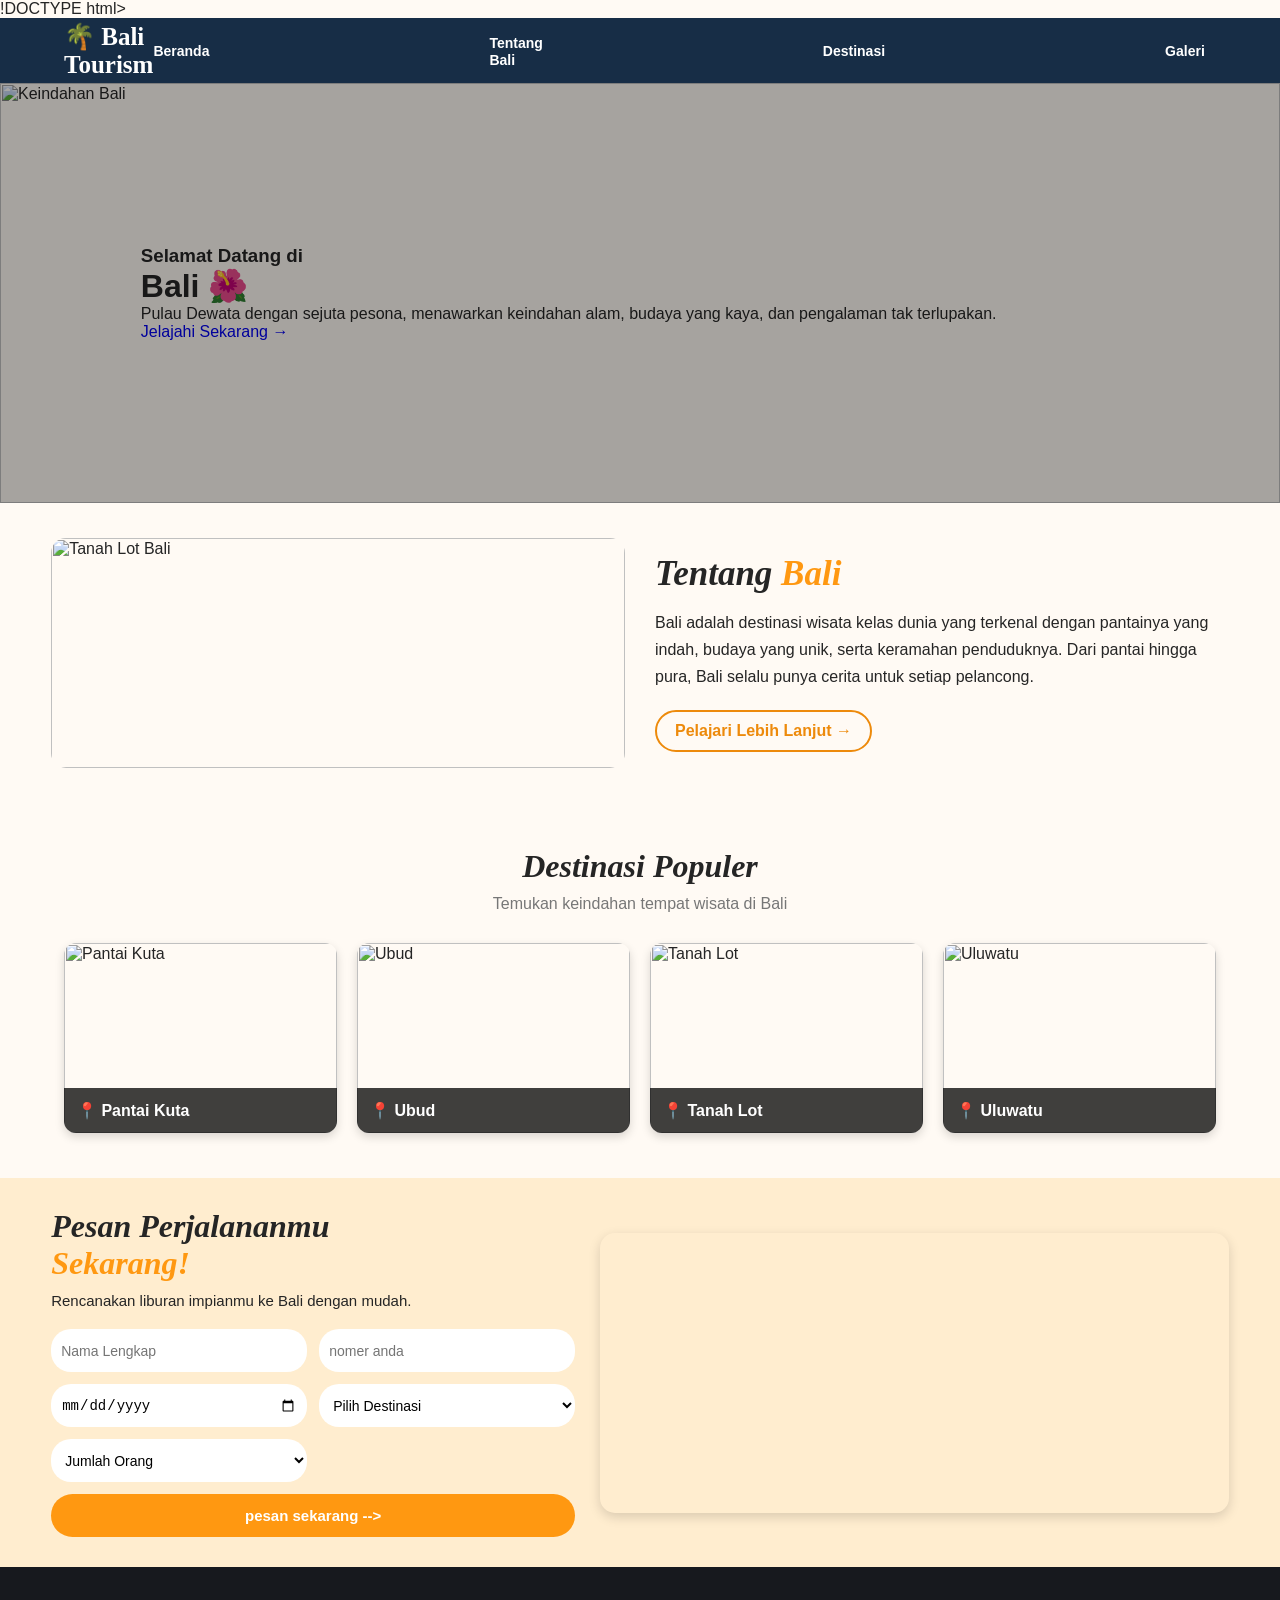
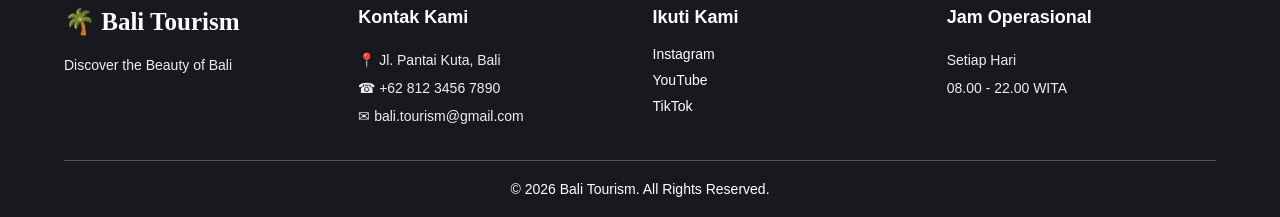
==== index.html @ 0deb921f "Rename bali.html to index.html" ====
!DOCTYPE html>
<html lang="id">
<head>
    <meta charset="UTF-8">
    <meta name="viewport" content="width=device-width, initial-scale=1.0">
    <title>Bali Tourism</title>
    <link rel="stylesheet" href="style.css">
</head>
<body>

<!-- NAVBAR -->
<nav>
    <div class="wrapper">
        <div class="logo">
            <a href="#home">🌴 Bali Tourism</a>
        </div>

        <div class="menu">
            <ul>
                <li><a href="#home">Beranda</a></li>
                <li><a href="#tentang">Tentang Bali</a></li>
                <li><a href="#destinasi">Destinasi</a></li>
                <li><a href="#reservasi">Galeri</a></li>
                <li><a href="#kontak">Kontak</a></li>
                <li><a href="#reservasi" class="order">Pesan Sekarang</a></li>
            </ul>
        </div>
    </div>
</nav>

<!-- BERANDA -->
<header id="home">
    <img src="bali1.jpg" alt="Keindahan Bali" class="gambar-utama">
  <div class="bali">
        <h3>Selamat Datang di</h3>
        <h1>Bali 🌺</h1>

        <p>
            Pulau Dewata dengan sejuta pesona,
            menawarkan keindahan alam, budaya yang kaya,
            dan pengalaman tak terlupakan.
        </p>

        <a href="bali1.jpg   " class="btn">
            Jelajahi Sekarang →
        </a>
    </>
</header>

<!-- TENTANG BALI -->
<section class="about-section" id="tentang">

    <div class="about-image">
        <img src="lot.jpg" alt="Tanah Lot Bali">
    </div>

    <div class="about-text">
        <h2>Tentang <span>Bali</span></h2>

        <p>
            Bali adalah destinasi wisata kelas dunia
            yang terkenal dengan pantainya yang indah,
            budaya yang unik, serta keramahan penduduknya.
            Dari pantai hingga pura, Bali selalu punya
            cerita untuk setiap pelancong.
        </p>

        <a href="#destinasi" class="btn-outline">
            Pelajari Lebih Lanjut →
        </a>
    </div>

</section>

<!-- DESTINASI WISATA -->
<section class="destination-section" id="destinasi">

    <div class="section-title">
        <h2>Destinasi Populer</h2>
        <p>Temukan keindahan tempat wisata di Bali</p>
    </div>

    <div class="destination-grid">

        <div class="destination-card">
            <img src="pantai.jpg" alt="Pantai Kuta">
            <div class="destination-name">
                📍 Pantai Kuta
            </div>
        </div>

        <div class="destination-card">
            <img src="ubud.jpg" alt="Ubud">
            <div class="destination-name">
                📍 Ubud
            </div>
        </div>

        <div class="destination-card">
            <img src="lot2.jpg" alt="Tanah Lot">
            <div class="destination-name">
                📍 Tanah Lot
            </div>
        </div>

        <div class="destination-card">
            <img src="uluw.jpg" alt="Uluwatu">
            <div class="destination-name">
                📍 Uluwatu
            </div>
        </div>

    </div>
</section>

<!-- RESERVASI DAN GOOGLE MAPS -->
<section class="booking-section" id="reservasi">

    <div class="booking-container">

        <!-- FORM PEMESANAN -->
        <div class="booking-form">

            <h2>
                Pesan Perjalananmu
                <span>Sekarang!</span>
            </h2>

            <p>
                Rencanakan liburan impianmu ke Bali
                dengan mudah.
            </p>

            <form>

                <input type="text"
                    placeholder="Nama Lengkap"
                    required>

                <input type="nomer hp"
                    placeholder="nomer anda"
                    required>

                <input type="date"
                    required>

                <select required>
                    <option value="">Pilih Destinasi</option>
                    <option>Pantai Kuta</option>
                    <option>Ubud</option>
                    <option>Tanah Lot</option>
                    <option>Uluwatu</option>
                </select>

                <select required>
                    <option value="">Jumlah Orang</option>
                    <option>1 Orang</option>
                    <option>2 Orang</option>
                    <option>3 Orang</option>
                    <option>4 Orang</option>
                    <option>5 Orang</option>
                </select>
              <button type="submit">
                pesan sekarang -->
              </button>

            </form>
        </div>

        <!-- GOOGLE MAPS LOKASI BALI -->
        <div class="booking-map">

            <iframe
                src="https://maps.google.com/maps?q=Bali,Indonesia&t=&z=10&ie=UTF8&iwloc=&output=embed"
                width="100%"
                height="100%"
                style="border:0;"
                allowfullscreen=""
                loading="lazy">
            </iframe>

        </div>

    </div>
</section>

<!-- FOOTER -->
<footer class="footer" id="kontak">

    <div class="footer-container">

        <div class="footer-column">
            <h2>🌴 Bali Tourism</h2>
            <p>
                Discover the Beauty of Bali
            </p>
        </div>

        <div class="footer-column">
            <h3>Kontak Kami</h3>

            <p>📍 Jl. Pantai Kuta, Bali</p>
            <p>☎ +62 812 3456 7890</p>
            <p>✉ bali.tourism@gmail.com</p>
        </div>

        <div class="footer-column">
            <h3>Ikuti Kami</h3>

            <div class="social-icons">
                <a href="ig.jpg">Instagram</a>
                <a href="#">YouTube</a>
                <a href="#">TikTok</a>
            </div>
        </div>

        <div class="footer-column">
            <h3>Jam Operasional</h3>

            <p>Setiap Hari</p>
            <p>08.00 - 22.00 WITA</p>
        </div>

    </div>

    <div class="reserved">
        © 2026 Bali Tourism. All Rights Reserved.
    </div>

</footer>

</body>
</html>
---- style.css ----
* {
    margin: 0;
    padding: 0;
    box-sizing: border-box;
    text-decoration: none;
}

html {
    scroll-behavior: smooth;
}

body {
    font-family: Arial, sans-serif;
    background: #fffaf4;
    color: #252525;
}

/* NAVBAR */
nav {
    width: 100%;
    background: #172d46;
    position: sticky;
    top: 0;
    z-index: 100;
}

.wrapper {
    width: 90%;
    max-width: 1250px;
    margin: auto;
    display: flex;
    justify-content: space-between;
    align-items: center;
    min-height: 65px;
}

.logo a {
    color: white;
    font-size: 25px;
    font-weight: bold;
    font-family: Georgia, serif;
}

.menu ul {
    display: flex;
    list-style: none;
    align-items: center;
    gap: 280px;
}

.menu ul li a {
    color: white;
    font-size: 14px;
    font-weight: bold;
}

.menu ul li a:hover {
    color: #ff9f1c;
}

.order {
    background: #ff9811;
    padding: 12px 18px;
    border-radius: 25px;
}
/* HERO - UKURAN LAPTOP */
header {
    height: 420px;
    position: relative;
    display: flex;
    align-items: center;
    padding-left: 11%;
    overflow: hidden;
}

.gambar-utama {
    position: absolute;
    width: 100%;
    height: 100%;
    object-fit: cover;
    top: 0;
    left: 0;
}

header::after {
    content: "";
    position: absolute;
    inset: 0;
    background: rgba(0,0,0,0.35);
}

.hero-content {
    position: relative;
    z-index: 1;
    max-width: 450px;
    color: white;
}

.hero-content h3 {
    font-size: 32px;
}

.hero-content h1 {
    font-size: 85px;
}

.hero-content p {
    font-size: 16px;
}

/* UKURAN HP */
@media (max-width: 768px) {
    header {
        height: 220px;
        padding: 15px 5%;
    }

    .hero-content h3 {
        font-size: 19px;
    }

    .hero-content h1 {
        font-size: 38px;
    }

    .hero-content p {
        font-size: 12px;
    }

    .btn {
        padding: 8px 15px;
        font-size: 12px;
    }
}
/* TENTANG BALI */
.about-section {
    width: 92%;
    margin: 35px auto;
    display: grid;
    grid-template-columns: 1fr 1fr;
    gap: 30px;
    align-items: center;
}

.about-image img {
    width: 100%;
    height: 230px;
    object-fit: cover;
    border-radius: 15px;
}

.about-text h2 {
    font-family: Georgia, serif;
    font-size: 35px;
    margin-bottom: 15px;
    font-style: italic;
}

.about-text h2 span {
    color: #ff9811;
}

.about-text p {
    font-size: 16px;
    line-height: 1.7;
    margin-bottom: 20px;
}

.btn-outline {
    display: inline-block;
    color: #ed8a0b;
    border: 2px solid #ed8a0b;
    border-radius: 25px;
    padding: 10px 18px;
    font-weight: bold;
}

.btn-outline:hover {
    background: #ed8a0b;
    color: white;
}

/* DESTINASI */
.destination-section {
    padding: 45px 5%;
    background: #fffaf4;
}

.section-title {
    text-align: center;
    margin-bottom: 30px;
}

.section-title h2 {
    font-size: 32px;
    font-family: Georgia, serif;
    font-style: italic;
    color: #252525;
}

.section-title p {
    margin-top: 10px;
    color: #777;
}

.destination-grid {
    display: grid;
    grid-template-columns: repeat(4, 1fr);
    gap: 20px;
}

.destination-card {
    height: 190px;
    position: relative;
    overflow: hidden;
    border-radius: 12px;
    box-shadow: 0 4px 10px rgba(0,0,0,0.15);
}

.destination-card img {
    width: 100%;
    height: 100%;
    object-fit: cover;
    transition: 0.4s;
}

.destination-card:hover img {
    transform: scale(1.08);
}

.destination-name {
    position: absolute;
    bottom: 0;
    left: 0;
    width: 100%;
    padding: 13px;
    background: rgba(0,0,0,0.75);
    color: white;
    font-weight: bold;
}

/* BOOKING */
.booking-section {
    padding: 30px 4%;
    background: #ffedcf;
}

.booking-container {
    display: grid;
    grid-template-columns: 1fr 1.2fr;
    gap: 25px;
    align-items: center;
}

.booking-form h2 {
    font-family: Georgia, serif;
    font-size: 32px;
    font-style: italic;
    margin-bottom: 10px;
}

.booking-form h2 span {
    color: #ff9811;
    display: block;
}

.booking-form p {
    margin-bottom: 20px;
    font-size: 15px;
}

.booking-form form {
    display: grid;
    grid-template-columns: 1fr 1fr;
    gap: 12px;
}

.booking-form input,
.booking-form select {
    width: 100%;
    height: 43px;
    padding: 10px;
    border: none;
    border-radius: 20px;
    background: white;
    font-size: 14px;
}

.booking-form button {
    grid-column: 1 / 3;
    background: #ff9811;
    color: white;
    border: none;
    border-radius: 25px;
    padding: 13px;
    font-size: 15px;
    font-weight: bold;
    cursor: pointer;
}

.booking-form button:hover {
    background: #df7900;
}

/* GOOGLE MAPS */
.booking-map {
    width: 100%;
    height: 280px;
    border-radius: 15px;
    overflow: hidden;
    box-shadow: 0 4px 12px rgba(0,0,0,0.15);
}

.booking-map iframe {
    width: 100%;
    height: 100%;
}

/* FOOTER */
.footer {
    background: #17191e;
    color: white;
    padding: 40px 5% 20px;
}

.footer-container {
    max-width: 1250px;
    margin: auto;
    display: grid;
    grid-template-columns: repeat(4, 1fr);
    gap: 25px;
}

.footer-column h2 {
    font-size: 25px;
    font-family: Georgia, serif;
    margin-bottom: 15px;
}

.footer-column h3 {
    font-size: 18px;
    margin-bottom: 18px;
}

.footer-column p {
    font-size: 14px;
    line-height: 2;
    color: #eee;
}

.social-icons {
    display: flex;
    flex-direction: column;
    gap: 10px;
}

.social-icons a {
    color: white;
    font-size: 14px;
}

.social-icons a:hover {
    color: #ff9811;
}

.reserved {
    text-align: center;
    border-top: 1px solid #555;
    padding-top: 20px;
    margin-top: 30px;
    font-size: 14px;
}

/* RESPONSIVE HP */
@media (max-width: 768px) {

    .wrapper {
        flex-direction: column;
        padding: 15px 0;
        gap: 15px;
    }

    .menu ul {
        justify-content: center;
        flex-wrap: wrap;
        gap: 15px;
    }

    .menu ul li a {
        font-size: 12px;
    }

    header {
        height: 350px;
        padding: 30px 7%;
    }

    .hero-content h1 {
        font-size: 60px;
    }

    .hero-content h3 {
        font-size: 25px;
    }

    .hero-content p {
        font-size: 14px;
    }

    .about-section {
        grid-template-columns: 1fr;
    }

    .destination-grid {
        grid-template-columns: repeat(2, 1fr);
        gap: 12px;
    }

    .destination-card {
        height: 150px;
    }

    .booking-container {
        grid-template-columns: 1fr;
    }

    .booking-map {
        height: 280px;
    }

    .footer-container {
        grid-template-columns: 1fr 1fr;
    }
}

@media (max-width: 450px) {

    .destination-grid {
        grid-template-columns: 1fr 1fr;
    }

    .booking-form form {
        grid-template-columns: 1fr;
    }

    .booking-form button {
        grid-column: 1;
    }

    .footer-container {
        grid-template-columns: 1fr;
        text-align: center;
    }

    .social-icons {
        align-items: center;
    }
}
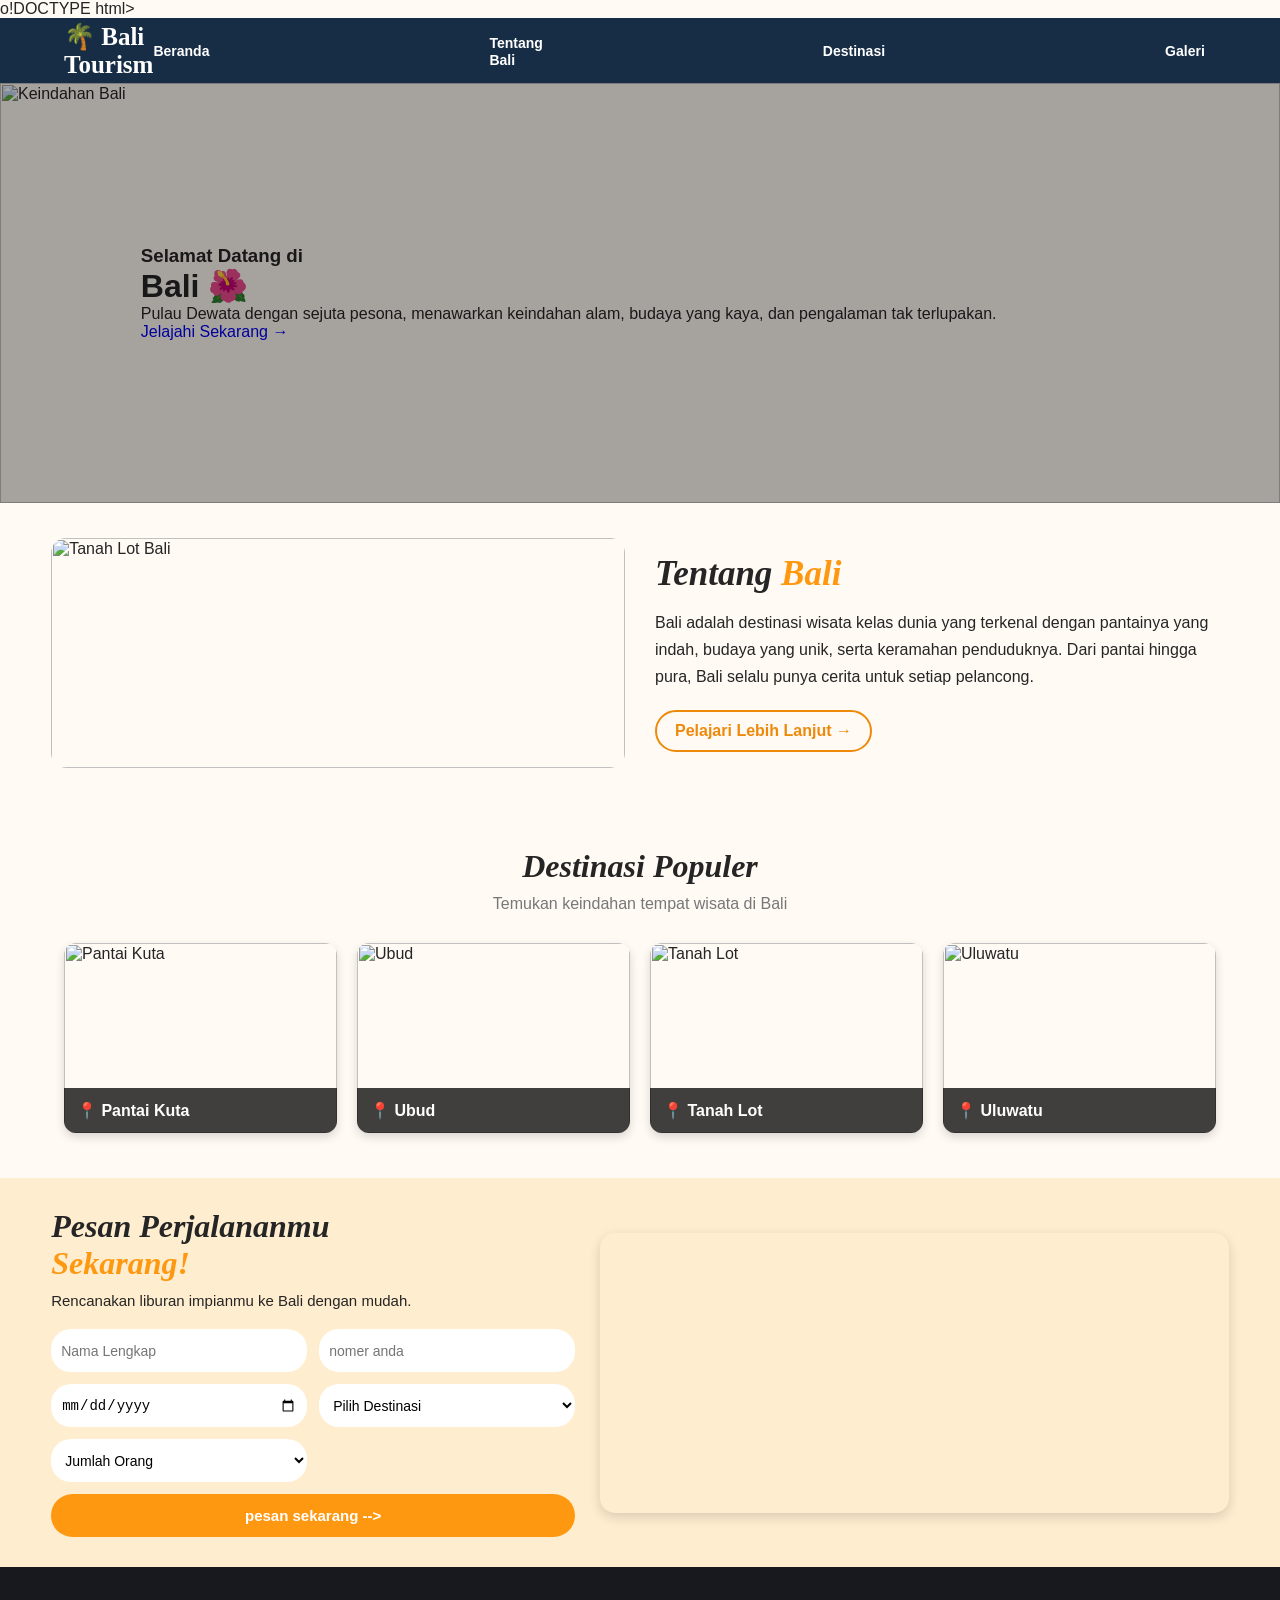
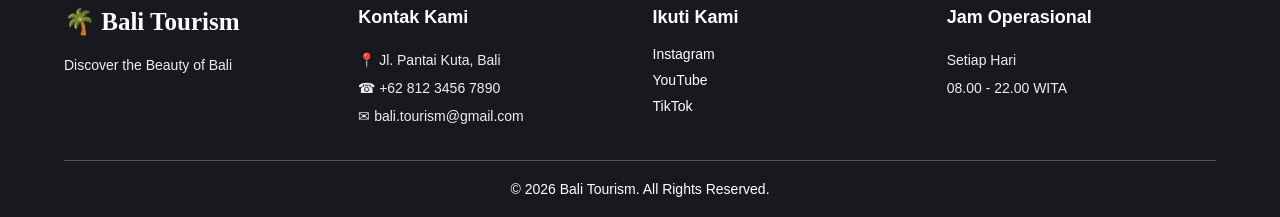
==== commit 36fb1b0f: "Update index.html" ====
--- a/index.html
+++ b/index.html
@@ -1,4 +1,4 @@
-!DOCTYPE html>
+o!DOCTYPE html>
 <html lang="id">
 <head>
     <meta charset="UTF-8">
@@ -30,7 +30,7 @@
 
 <!-- BERANDA -->
 <header id="home">
-    <img src="bali1.jpg" alt="Keindahan Bali" class="gambar-utama">
+    <img src="bali.jpg" alt="Keindahan Bali" class="gambar-utama">
   <div class="bali">
         <h3>Selamat Datang di</h3>
         <h1>Bali 🌺</h1>
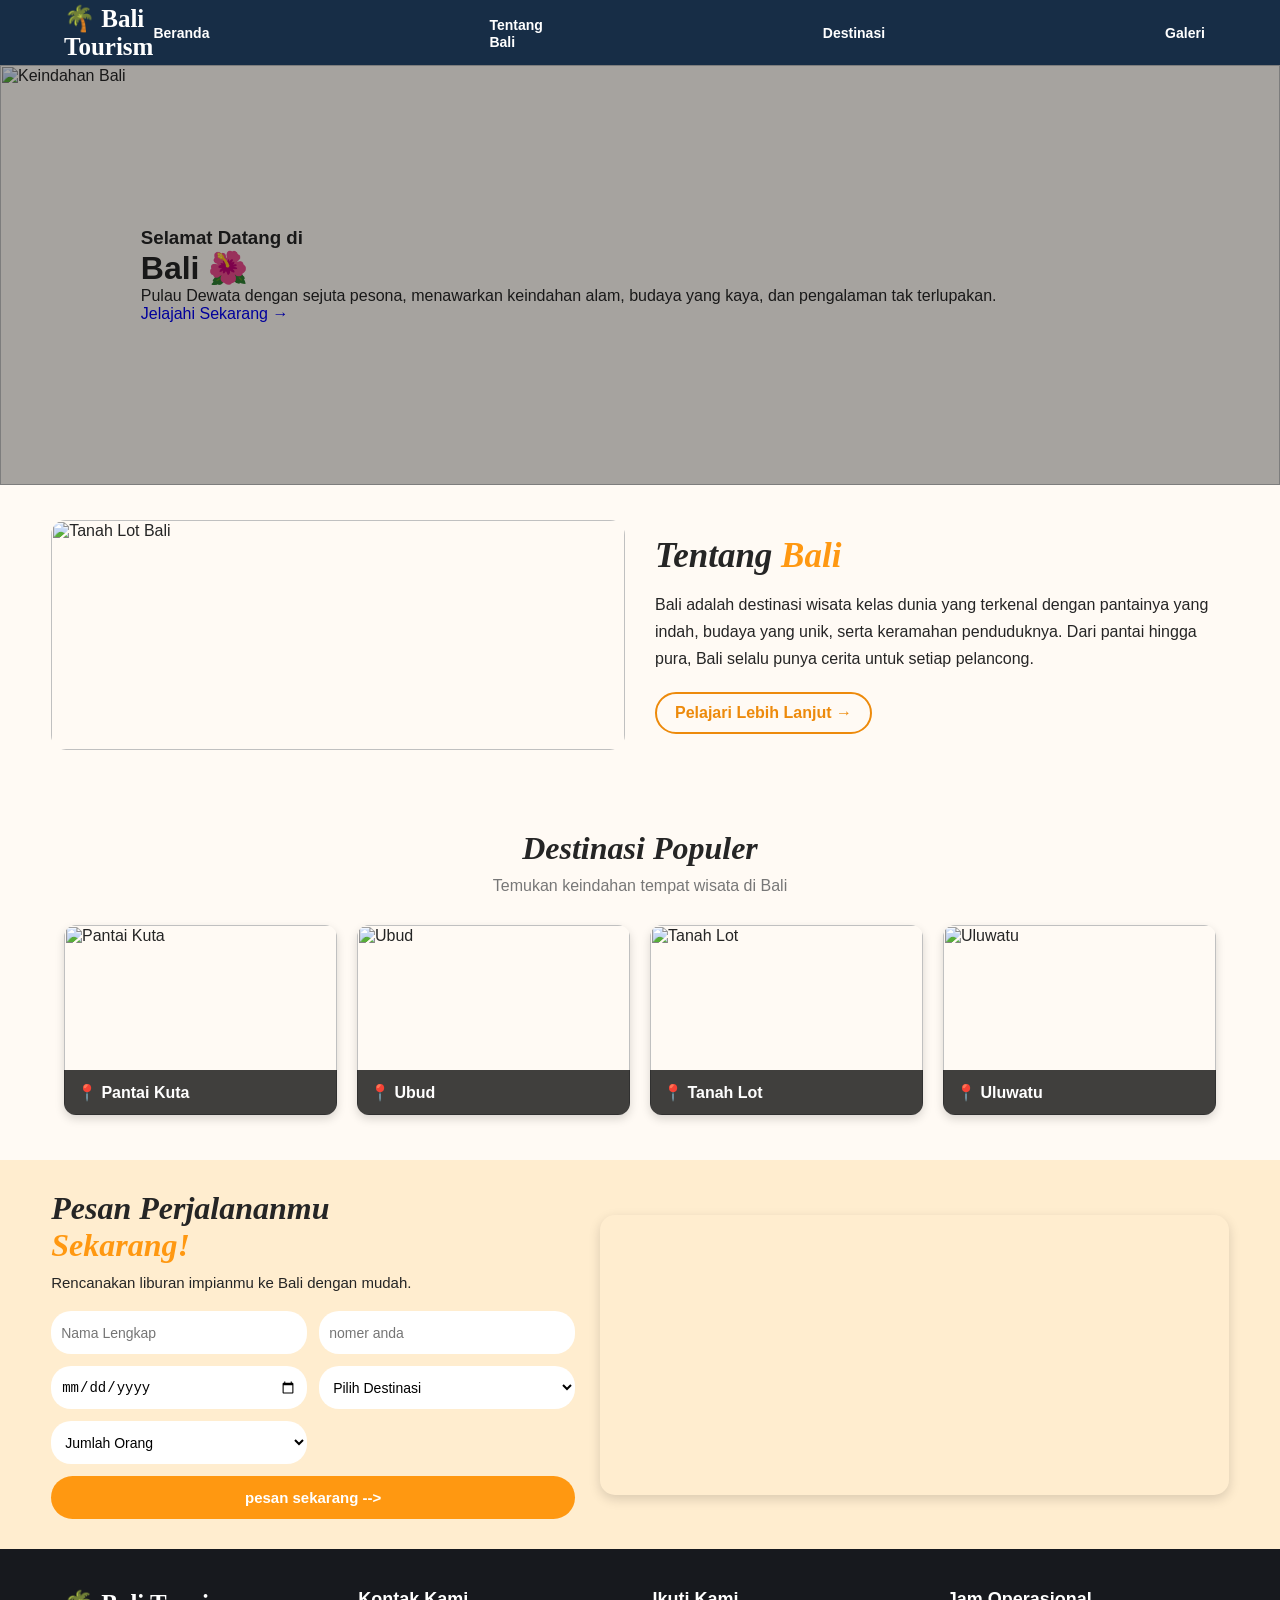
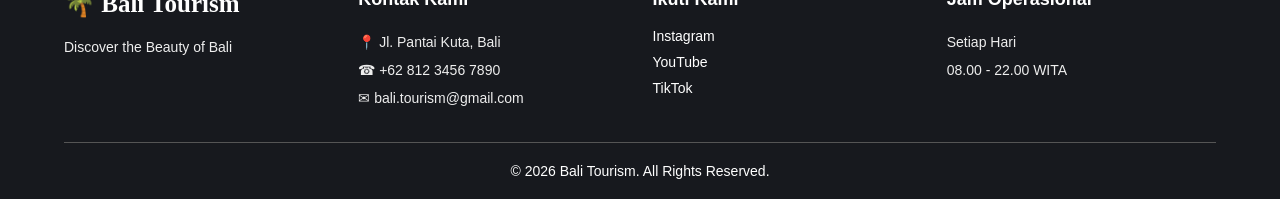
==== commit e6714576: "Update index.html" ====
--- a/index.html
+++ b/index.html
@@ -1,4 +1,4 @@
-o!DOCTYPE html>
+
 <html lang="id">
 <head>
     <meta charset="UTF-8">
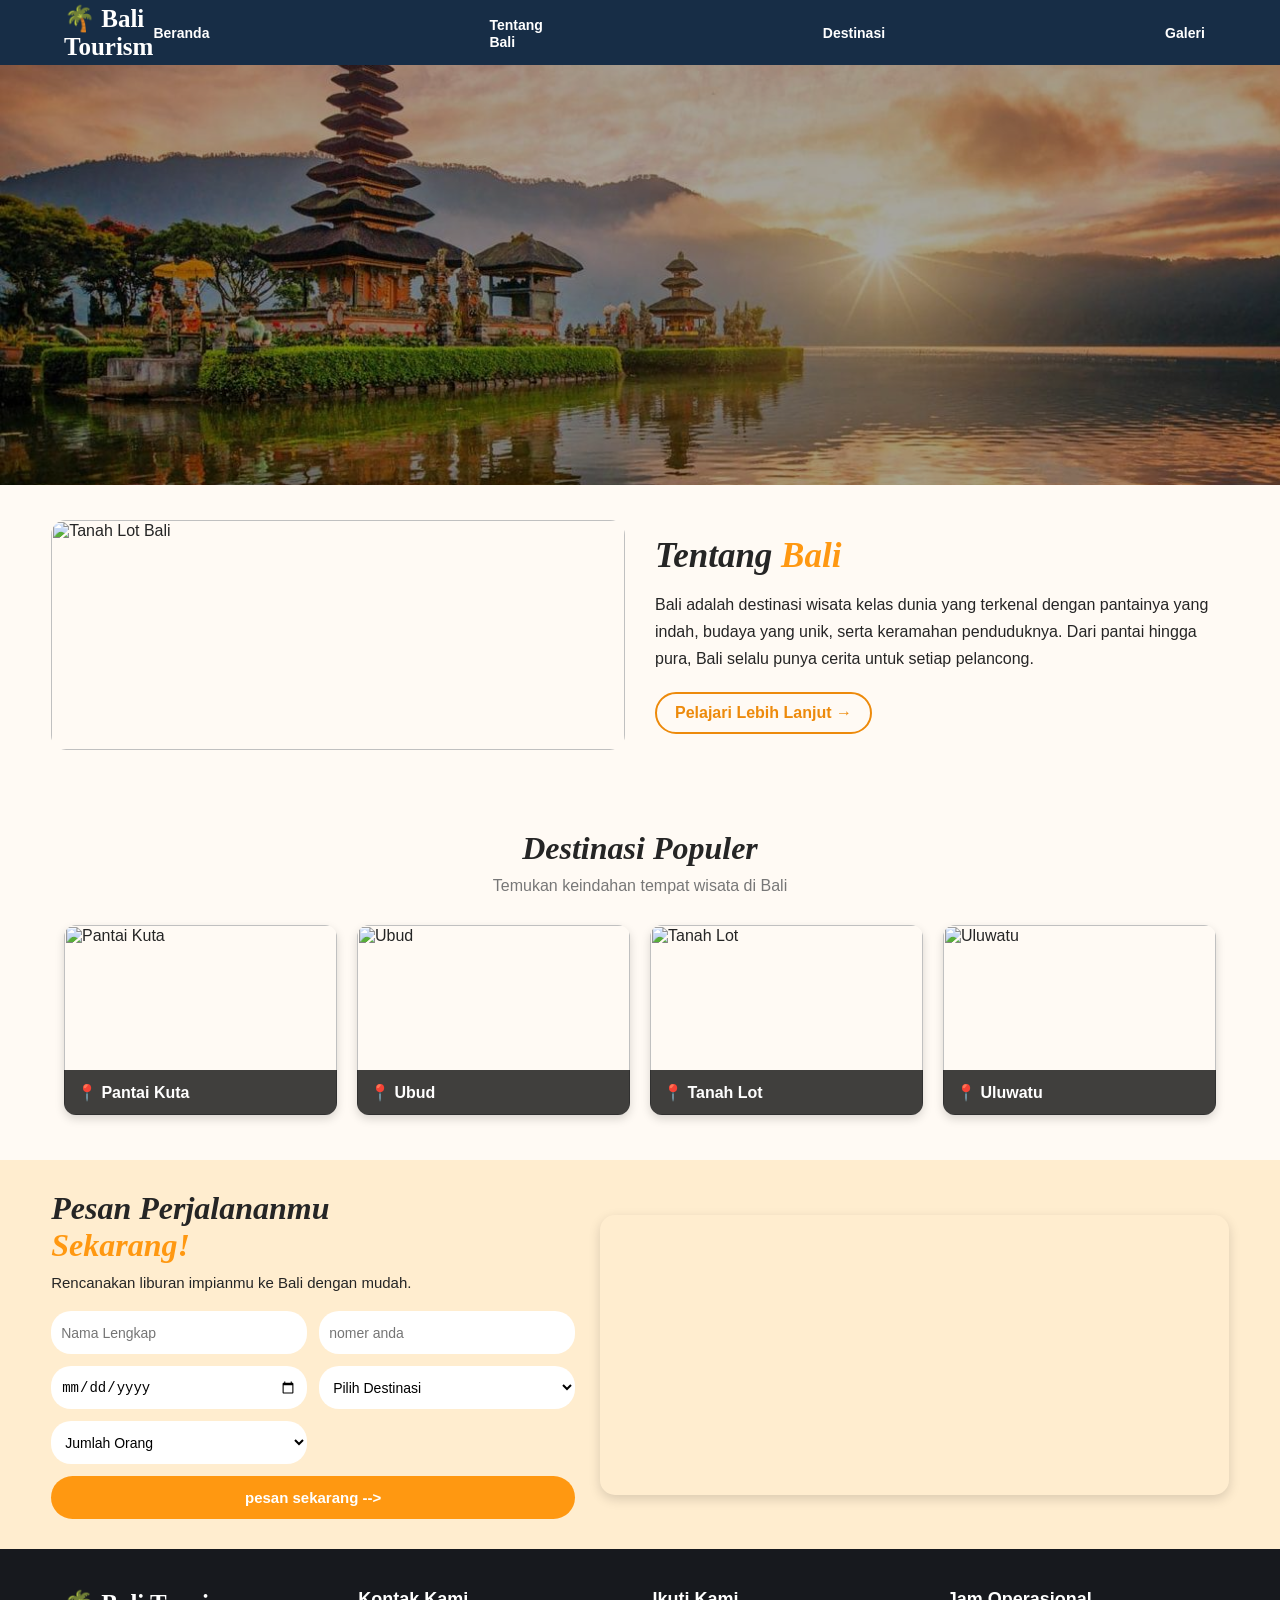
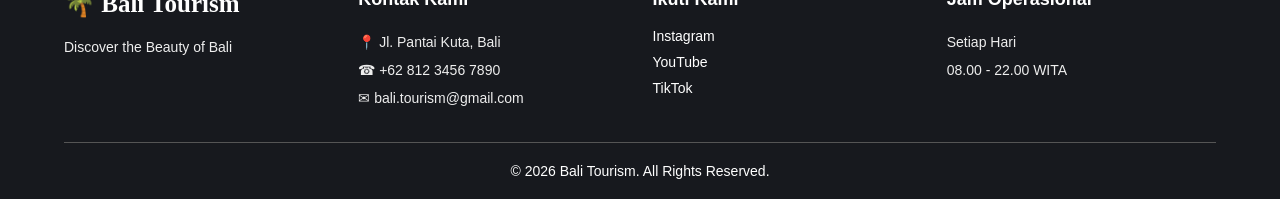
==== commit 33bdc4de: "Update index.html" ====
--- a/index.html
+++ b/index.html
@@ -30,7 +30,7 @@
 
 <!-- BERANDA -->
 <header id="home">
-    <img src="bali.jpg" alt="Keindahan Bali" class="gambar-utama">
+    <img src="bali1.jpg" alt="Keindahan Bali" class="gambar-utama">
   <div class="bali">
         <h3>Selamat Datang di</h3>
         <h1>Bali 🌺</h1>
@@ -41,7 +41,7 @@
             dan pengalaman tak terlupakan.
         </p>
 
-        <a href="bali1.jpg   " class="btn">
+        <a href="bali2.jpg   " class="btn">
             Jelajahi Sekarang →
         </a>
     </>
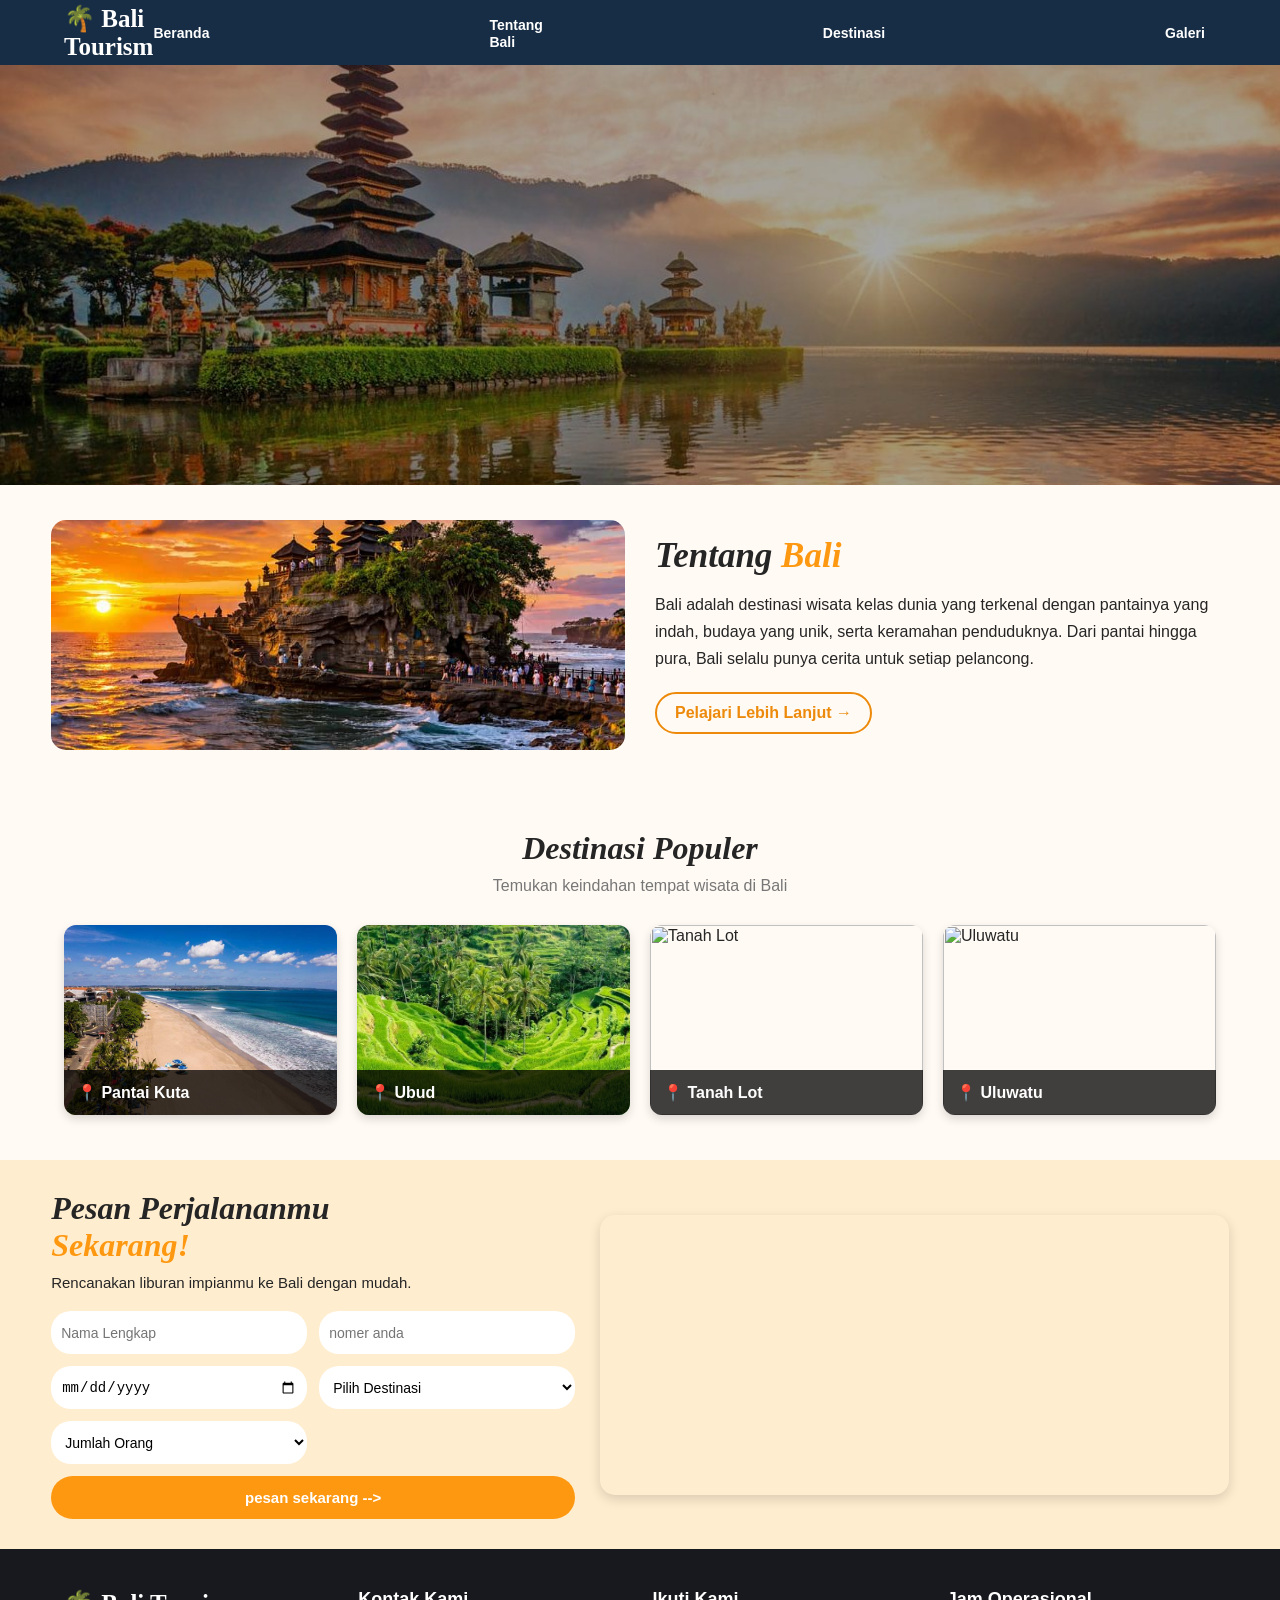
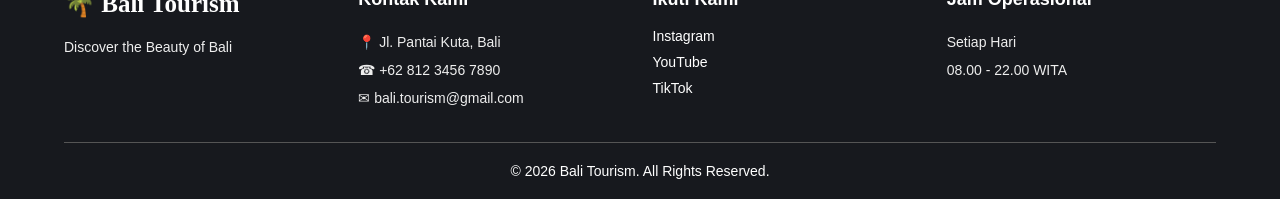
==== commit 18207d59: "Update index.html" ====
--- a/index.html
+++ b/index.html
@@ -97,7 +97,7 @@
         </div>
 
         <div class="destination-card">
-            <img src="lot2.jpg" alt="Tanah Lot">
+            <img src="lot2(1).jpg" alt="Tanah Lot">
             <div class="destination-name">
                 📍 Tanah Lot
             </div>
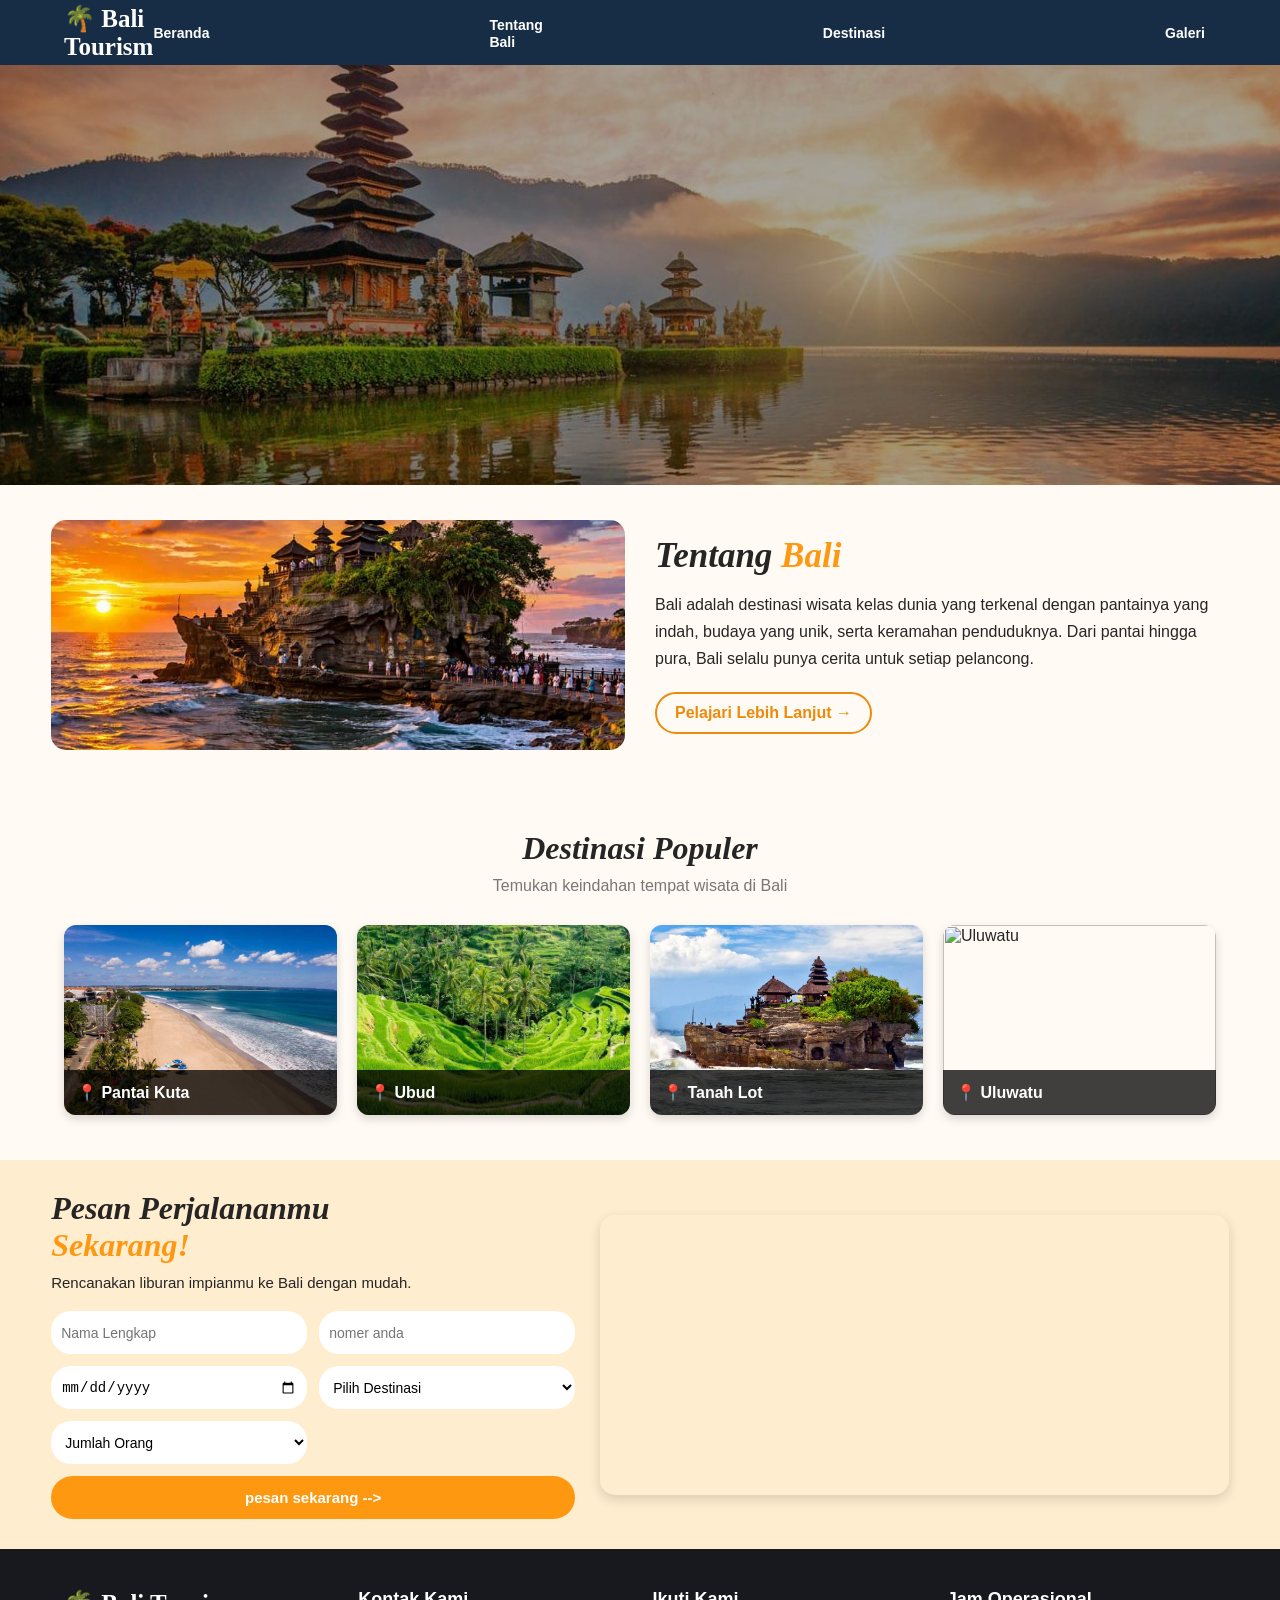
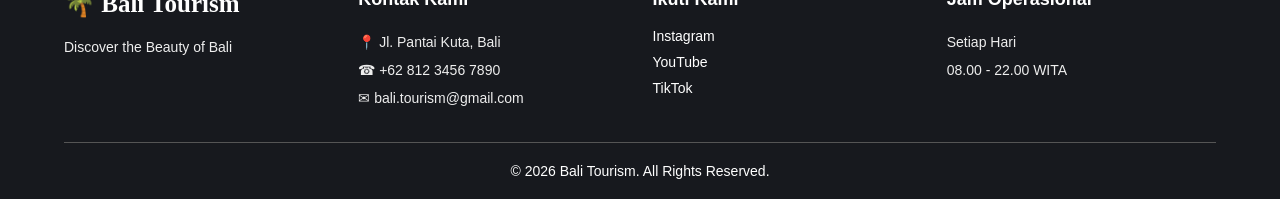
==== commit f6ac23e6: "Update index.html" ====
--- a/index.html
+++ b/index.html
@@ -97,7 +97,7 @@
         </div>
 
         <div class="destination-card">
-            <img src="lot2(1).jpg" alt="Tanah Lot">
+            <img src="lot2 (1).jpg" alt="Tanah Lot">
             <div class="destination-name">
                 📍 Tanah Lot
             </div>
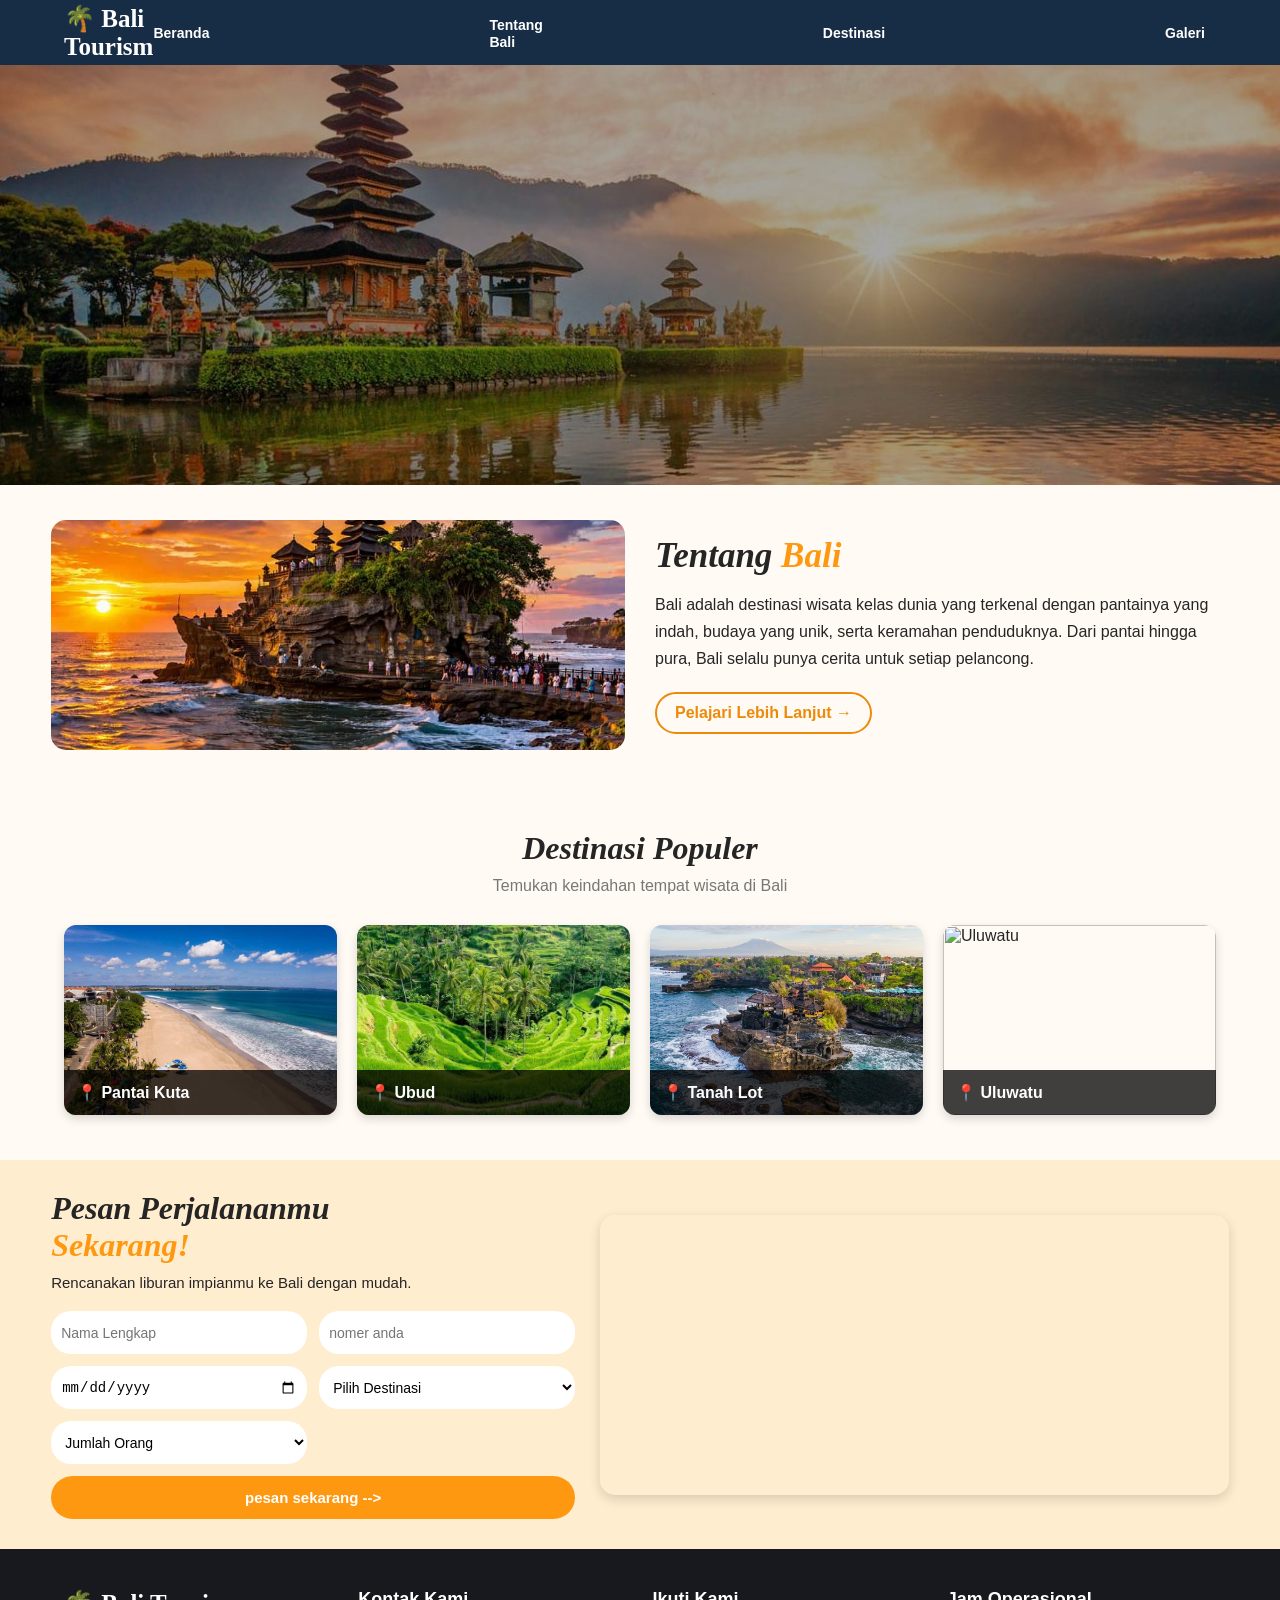
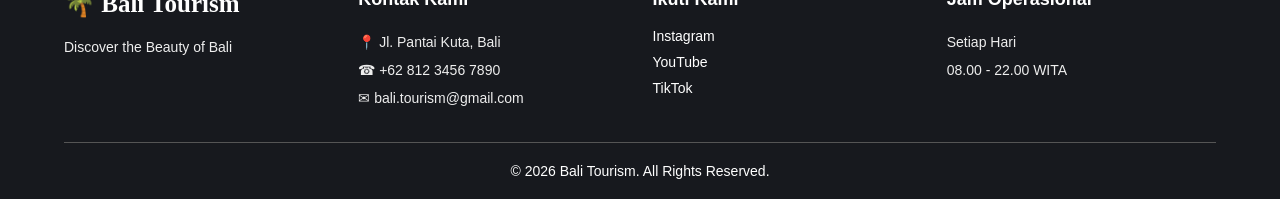
==== commit ea554309: "Update index.html" ====
--- a/index.html
+++ b/index.html
@@ -97,7 +97,7 @@
         </div>
 
         <div class="destination-card">
-            <img src="lot2 (1).jpg" alt="Tanah Lot">
+            <img src="Tanah_Lot_a8qyod.jpg" alt="Tanah Lot">
             <div class="destination-name">
                 📍 Tanah Lot
             </div>
